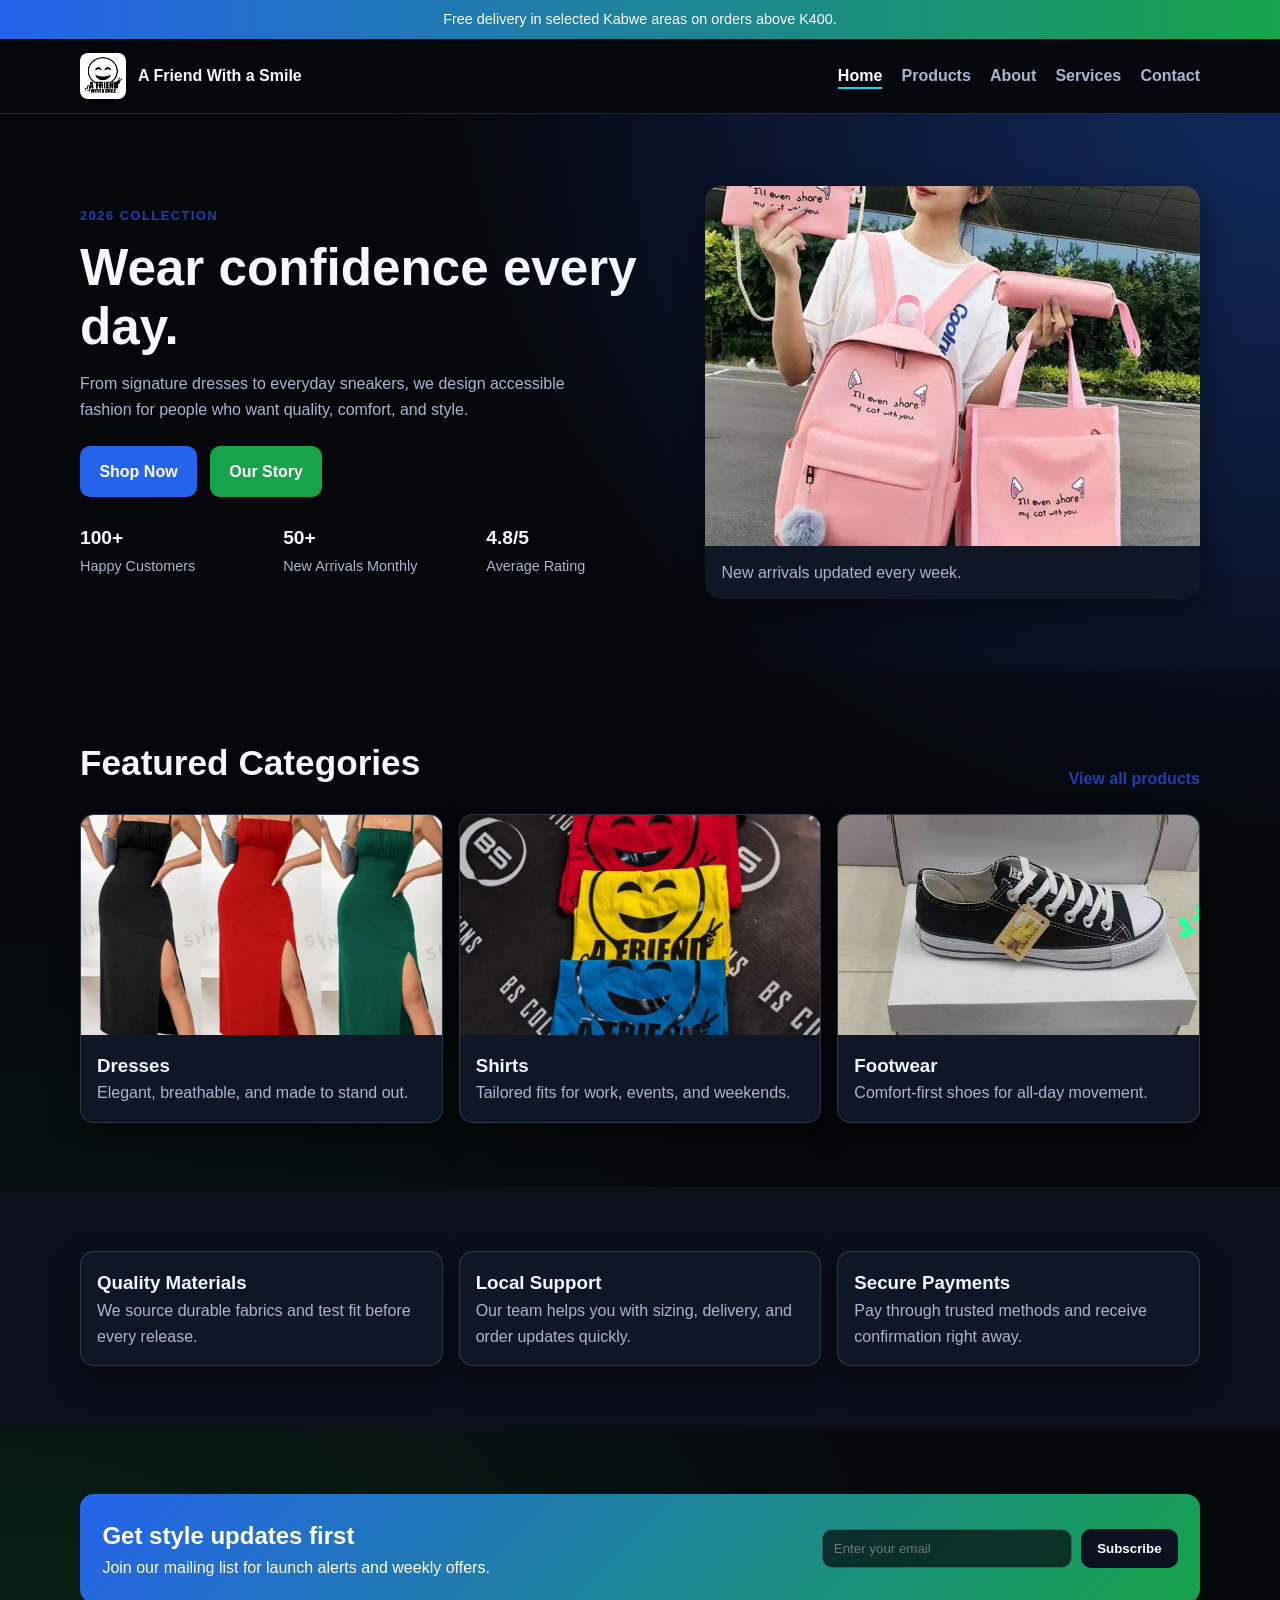
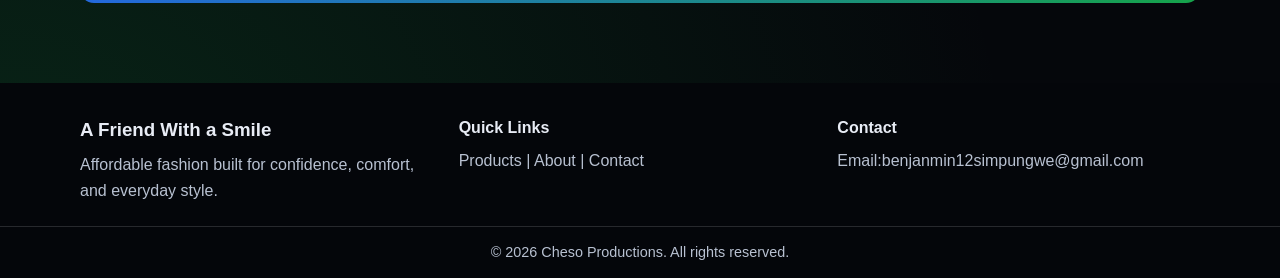
==== index.html @ beac5a7b "Add files via upload" ====
<!DOCTYPE html>
<html lang="en">
<head>
  <meta charset="UTF-8">
  <meta name="viewport" content="width=device-width, initial-scale=1.0">
  <title>A Friend With a Smile | Modern Clothing Brand</title>
  <meta name="description" content="Shop quality fashion essentials from A Friend With a Smile. Stylish, affordable, and made for everyday confidence.">
  <link rel="stylesheet" href="style.css">
</head>
<body>
  <div class="announcement">Free delivery in selected Kabwe areas on orders above K400.</div>

  <header>  
    <nav class="navbar container">
      <a class="logo" href="index.html" aria-label="A Friend With a Smile home">
        <img src="img/logo.jpg" alt="A Friend With a Smile logo">
        <span>A Friend With a Smile</span>
      </a>
      <button class="menu-toggle" id="menu-toggle" aria-label="Toggle menu">&#9776;</button>
      <ul class="nav-links" id="nav-links">
        <li><a href="index.html" class="active">Home</a></li>
        <li><a href="products.html">Products</a></li>
        <li><a href="about.html">About</a></li>
        <li><a href="services.html">Services</a></li>
        <li><a href="contact.html">Contact</a></li>
      </ul>
    </nav>
  </header>

  <main>
    <section class="hero">
      <div class="container hero-grid">
        <div>
          <p class="eyebrow">2026 COLLECTION</p>
          <h1>Wear confidence every day.</h1>
          <p class="hero-text">From signature dresses to everyday sneakers, we design accessible fashion for people who want quality, comfort, and style.</p>
          <div class="hero-actions">
            <a class="btn btn-primary" href="products.html">Shop Now</a>
            <a class="btn btn-secondary" href="about.html">Our Story</a>
          </div>
          <div class="stats">
            <div><strong>100+</strong><span>Happy Customers</span></div>
            <div><strong>50+</strong><span>New Arrivals Monthly</span></div>
            <div><strong>4.8/5</strong><span>Average Rating</span></div>
          </div>
        </div>
        <div class="hero-card">
          <img src="img/ladybags.jpg.jpg" alt="Featured bag collection">
          <p>New arrivals updated every week.</p>
        </div>
      </div>
    </section>

    <section class="section container">
      <div class="section-heading">
        <h2>Featured Categories</h2>
        <a href="products.html">View all products</a>
      </div>
      <div class="cards-3">
        <article class="feature-card">
          <img src="img/dress.jpg.jpg" alt="Women's dresses">
          <h3>Dresses</h3>
          <p>Elegant, breathable, and made to stand out.</p>
        </article>
        <article class="feature-card">
          <img src="img/shirts.jpg.jpg" alt="Casual shirts">
          <h3>Shirts</h3>
          <p>Tailored fits for work, events, and weekends.</p>
        </article>
        <article class="feature-card">
          <img src="img/shoes.jpg" alt="Sneakers and shoes">
          <h3>Footwear</h3>
          <p>Comfort-first shoes for all-day movement.</p>
        </article>
      </div>
    </section>

    <section class="section section-alt">
      <div class="container trust-grid">
        <article>
          <h3>Quality Materials</h3>
          <p>We source durable fabrics and test fit before every release.</p>
        </article>
        <article>
          <h3>Local Support</h3>
          <p>Our team helps you with sizing, delivery, and order updates quickly.</p>
        </article>
        <article>
          <h3>Secure Payments</h3>
          <p>Pay through trusted methods and receive confirmation right away.</p>
        </article>
      </div>
    </section>

    <section class="section container">
      <div class="newsletter">
        <div>
          <h2>Get style updates first</h2>
          <p>Join our mailing list for launch alerts and weekly offers.</p>
        </div>
        <form class="newsletter-form">
          <label class="sr-only" for="email">Email address</label>
          <input id="email" type="email" placeholder="Enter your email" required>
          <button type="submit">Subscribe</button>
        </form>
      </div>
    </section>
  </main>

  <footer class="footer">
    <div class="container footer-grid">
      <div>
        <h3>A Friend With a Smile</h3>
        <p>Affordable fashion built for confidence, comfort, and everyday style.</p>
      </div>
      <div>
        <h4>Quick Links</h4>
        <p><a href="products.html">Products</a> | <a href="about.html">About</a> | <a href="contact.html">Contact</a></p>
      </div>
      <div>
        <h4>Contact</h4>
        <p>Email:benjanmin12simpungwe@gmail.com </p>
      </div>
    </div>
    <p class="copyright">&copy; 2026 Cheso Productions. All rights reserved.</p>
  </footer>

  <script>
    const menuToggle = document.getElementById("menu-toggle");
    const navLinks = document.getElementById("nav-links");

    if (menuToggle && navLinks) {
      menuToggle.addEventListener("click", () => {
        navLinks.classList.toggle("show");
      });
    }
  </script>
</body>
</html>
---- style.css ----
:root {
  --bg: #05070b;
  --surface: #0f1727;
  --ink: #f4f7ff;
  --muted: #aab5d1;
  --brand: #2563eb;
  --brand-dark: #1e40af;
  --green: #16a34a;
  --green-dark: #15803d;
  --accent: #22d3ee;
  --border: rgba(255, 255, 255, 0.14);
  --shadow: 0 14px 30px rgba(0, 0, 0, 0.45);
}

* {
  margin: 0;
  padding: 0;
  box-sizing: border-box;
}

body {
  font-family: "Segoe UI", Tahoma, Geneva, Verdana, sans-serif;
  color: var(--ink);
  background:
    radial-gradient(circle at top right, rgba(37, 99, 235, 0.22), transparent 40%),
    radial-gradient(circle at bottom left, rgba(22, 163, 74, 0.2), transparent 45%),
    var(--bg);
  line-height: 1.6;
}

img {
  max-width: 100%;
  display: block;
}

a {
  color: inherit;
  text-decoration: none;
}

.container {
  width: min(1120px, 92%);
  margin: 0 auto;
}

.announcement {
  background: linear-gradient(90deg, var(--brand), var(--green));
  color: #fff;
  text-align: center;
  font-size: 0.9rem;
  padding: 0.5rem 1rem;
}

header {
  background: rgba(5, 7, 11, 0.9);
  backdrop-filter: blur(6px);
  border-bottom: 1px solid var(--border);
  position: sticky;
  top: 0;
  z-index: 10;
}

.navbar {
  min-height: 74px;
  display: flex;
  align-items: center;
  justify-content: space-between;
  gap: 1.2rem;
}

.logo {
  display: inline-flex;
  align-items: center;
  gap: 0.75rem;
  font-weight: 700;
}

.logo img {
  width: 46px;
  height: 46px;
  border-radius: 8px;
  object-fit: cover;
}

.nav-links {
  list-style: none;
  display: flex;
  gap: 1.2rem;
  align-items: center;
}

.nav-links a {
  font-weight: 600;
  color: var(--muted);
  border-bottom: 2px solid transparent;
  padding-bottom: 3px;
}

.nav-links a:hover,
.nav-links a.active {
  color: #fff;
  border-bottom-color: var(--accent);
}

.menu-toggle {
  display: none;
  border: 1px solid var(--border);
  background: var(--surface);
  color: var(--ink);
  border-radius: 8px;
  padding: 0.35rem 0.65rem;
  font-size: 1.35rem;
  cursor: pointer;
}

.hero {
  padding: 4.5rem 0;
  background: radial-gradient(circle at top right, rgba(37, 99, 235, 0.2), transparent 55%);
}

.hero-grid {
  display: grid;
  grid-template-columns: 1.2fr 1fr;
  gap: 2rem;
  align-items: center;
}

.eyebrow {
  letter-spacing: 0.12em;
  font-size: 0.8rem;
  color: var(--brand-dark);
  font-weight: 700;
}

.hero h1 {
  font-size: clamp(2rem, 5vw, 3.2rem);
  line-height: 1.15;
  margin: 0.8rem 0 0.9rem;
}

.hero-text {
  color: var(--muted);
  max-width: 58ch;
}

.hero-actions {
  margin-top: 1.5rem;
  display: flex;
  gap: 0.8rem;
  flex-wrap: wrap;
}

.btn {
  padding: 0.72rem 1.15rem;
  border-radius: 10px;
  font-weight: 700;
  border: 1px solid transparent;
}

.btn-primary {
  background: var(--brand);
  color: #fff;
}

.btn-primary:hover {
  background: var(--brand-dark);
}

.btn-secondary {
  border-color: var(--green);
  background: var(--green);
  color: #fff;
}

.btn-secondary:hover {
  background: var(--green-dark);
}

.product-tabs {
  display: flex;
  gap: 0.7rem;
  flex-wrap: wrap;
  margin-bottom: 1.4rem;
}

.product-tabs .btn {
  transition: transform 0.2s ease, box-shadow 0.2s ease, background 0.2s ease;
}

.product-tabs .btn:hover {
  transform: translateY(-2px);
  box-shadow: 0 10px 20px rgba(0, 0, 0, 0.35);
}

.product-tabs .btn:focus-visible {
  outline: 2px solid var(--accent);
  outline-offset: 2px;
}

.service-tabs {
  max-width: 520px;
}

.service-tabs .btn {
  padding: 0.48rem 0.85rem;
  font-size: 0.9rem;
}

.stats {
  margin-top: 1.6rem;
  display: grid;
  grid-template-columns: repeat(3, minmax(120px, 1fr));
  gap: 1rem;
}

.stats strong {
  display: block;
  font-size: 1.2rem;
}

.stats span {
  color: var(--muted);
  font-size: 0.9rem;
}

.hero-card {
  background: var(--surface);
  border-radius: 16px;
  overflow: hidden;
  box-shadow: var(--shadow);
}

.hero-card img {
  width: 100%;
  height: 360px;
  object-fit: cover;
}

.hero-card p {
  padding: 0.85rem 1rem;
  color: var(--muted);
}

.section {
  padding: 4rem 0;
}

.section-alt {
  background: #0a0f1a;
}

.section-heading {
  margin-bottom: 1.4rem;
  display: flex;
  justify-content: space-between;
  align-items: flex-end;
  flex-wrap: wrap;
  gap: 0.5rem;
}

.section-heading h1,
.section-heading h2 {
  font-size: clamp(1.6rem, 3.2vw, 2.2rem);
}

.section-heading a {
  color: var(--brand-dark);
  font-weight: 700;
}

.muted {
  color: var(--muted);
}

.cards-3 {
  display: grid;
  grid-template-columns: repeat(3, minmax(0, 1fr));
  gap: 1rem;
}

.feature-card,
.value-card,
.trust-grid article,
.contact-cards article,
.about-panel {
  background: var(--surface);
  border: 1px solid var(--border);
  border-radius: 14px;
  box-shadow: var(--shadow);
}

.feature-card {
  overflow: hidden;
}

.feature-card img {
  width: 100%;
  height: 220px;
  object-fit: cover;
}

.feature-card h3,
.feature-card p,
.value-card h3,
.value-card p,
.trust-grid article h3,
.trust-grid article p {
  padding-inline: 1rem;
}

.feature-card h3,
.value-card h3,
.trust-grid article h3 {
  padding-top: 1rem;
}

.feature-card p,
.value-card p,
.trust-grid article p {
  padding-bottom: 1rem;
  color: var(--muted);
}

.trust-grid {
  display: grid;
  grid-template-columns: repeat(3, minmax(0, 1fr));
  gap: 1rem;
}

.newsletter {
  background: linear-gradient(135deg, var(--brand), var(--green));
  color: #fff;
  border-radius: 14px;
  padding: 1.4rem;
  display: flex;
  justify-content: space-between;
  align-items: center;
  gap: 1rem;
  flex-wrap: wrap;
}

.newsletter-form {
  display: flex;
  gap: 0.6rem;
  flex-wrap: wrap;
}

.newsletter-form input {
  min-width: 250px;
  border-radius: 10px;
  border: 1px solid rgba(255, 255, 255, 0.22);
  background: rgba(5, 7, 11, 0.7);
  color: #fff;
  padding: 0.7rem;
}

.newsletter-form button {
  border: none;
  background: #0b1120;
  color: #fff;
  font-weight: 700;
  padding: 0.7rem 1rem;
  border-radius: 10px;
  cursor: pointer;
}

.product-grid {
  display: grid;
  grid-template-columns: repeat(4, minmax(0, 1fr));
  gap: 1rem;
}

.category-section + .category-section {
  margin-top: 2.25rem;
}

.product-item {
  background: var(--surface);
  border: 1px solid var(--border);
  border-radius: 14px;
  overflow: hidden;
  box-shadow: var(--shadow);
  position: relative;
}

.product-item img {
  width: 100%;
  height: 220px;
  object-fit: cover;
}

.image-placeholder {
  width: 100%;
  height: 220px;
  background: linear-gradient(135deg, rgba(11, 17, 32, 0.18), rgba(11, 17, 32, 0.38));
  border-bottom: 1px solid var(--border);
}

.product-item h3,
.product-item .price {
  padding-inline: 0.9rem;
}

.product-item h3 {
  margin: 0.9rem 0 0.35rem;
}

.product-item .price {
  color: var(--brand-dark);
  font-weight: 700;
  margin-bottom: 1rem;
}

.badge {
  position: absolute;
  left: 10px;
  top: 10px;
  background: var(--accent);
  color: #041217;
  font-weight: 700;
  border-radius: 100px;
  font-size: 0.75rem;
  padding: 0.2rem 0.65rem;
}

.about-panel {
  padding: 1.2rem;
  margin-bottom: 1rem;
}

.about-panel p {
  color: var(--muted);
  margin-top: 0.5rem;
}

.service-image-slot {
  background: var(--surface);
  border: 1px solid var(--border);
  border-radius: 14px;
  box-shadow: var(--shadow);
  padding: 1rem;
  margin-bottom: 1rem;
}

.service-image-slot h2 {
  margin-bottom: 0.7rem;
}

.service-image-slot img {
  width: 100%;
  height: min(360px, 50vw);
  min-height: 200px;
  object-fit: cover;
  border-radius: 10px;
  border: 1px dashed var(--border);
  background: #0b1220;
}

.service-image-slot p {
  margin-top: 0.7rem;
}

.values {
  margin-top: 1rem;
}

.contact-layout {
  display: grid;
  grid-template-columns: 1fr 1.3fr;
  gap: 1rem;
  align-items: start;
}

.contact-cards {
  display: grid;
  gap: 0.8rem;
}

.contact-cards article {
  padding: 1rem;
}

.contact-cards h3 {
  margin-bottom: 0.35rem;
}

.contact-cards p {
  color: var(--muted);
}

.contact-form {
  background: var(--surface);
  border: 1px solid var(--border);
  border-radius: 14px;
  box-shadow: var(--shadow);
  padding: 1.1rem;
  display: grid;
  gap: 0.55rem;
}

.contact-form label {
  font-size: 0.9rem;
  font-weight: 600;
}

.contact-form input,
.contact-form textarea {
  border: 1px solid var(--border);
  background: #0b1220;
  color: #fff;
  border-radius: 8px;
  padding: 0.68rem;
  font: inherit;
}

.contact-form button {
  margin-top: 0.4rem;
  border: none;
  border-radius: 10px;
  padding: 0.7rem;
  background: var(--green);
  color: #fff;
  font-weight: 700;
  cursor: pointer;
}

.footer {
  margin-top: 1rem;
  background: #04060a;
  color: #e8ecf5;
  padding-top: 2rem;
}

.footer-grid {
  display: grid;
  grid-template-columns: repeat(3, minmax(0, 1fr));
  gap: 1rem;
}

.footer h3,
.footer h4 {
  margin-bottom: 0.45rem;
}

.footer p,
.footer a {
  color: #b8c1d1;
}

.social-links {
  display: flex;
  justify-content: center;
  gap: 1rem;
  padding-top: 1.2rem;
}

.social-links a {
  border: 1px solid rgba(255, 255, 255, 0.22);
  border-radius: 999px;
  width: 42px;
  height: 42px;
  display: inline-flex;
  align-items: center;
  justify-content: center;
  transition: background 0.2s ease, color 0.2s ease;
}

.social-links svg {
  width: 20px;
  height: 20px;
  fill: currentColor;
}

.social-links a:hover {
  background: #e8ecf5;
  color: #10131a;
}

.back-to-top {
  position: fixed;
  right: 1rem;
  bottom: 1rem;
  width: 46px;
  height: 46px;
  border: none;
  border-radius: 999px;
  background: var(--brand);
  color: #fff;
  font-size: 1.3rem;
  line-height: 1;
  cursor: pointer;
  box-shadow: var(--shadow);
  opacity: 0;
  transform: translateY(8px);
  pointer-events: none;
  transition: opacity 0.2s ease, transform 0.2s ease, background 0.2s ease;
  z-index: 30;
}

.back-to-top:hover {
  background: var(--brand-dark);
}

.back-to-top.show {
  opacity: 1;
  transform: translateY(0);
  pointer-events: auto;
}

.copyright {
  text-align: center;
  font-size: 0.9rem;
  border-top: 1px solid rgba(255, 255, 255, 0.14);
  margin-top: 1.4rem;
  padding: 0.9rem;
}

.sr-only {
  position: absolute;
  width: 1px;
  height: 1px;
  padding: 0;
  margin: -1px;
  overflow: hidden;
  clip: rect(0, 0, 0, 0);
  border: 0;
}

@media (max-width: 980px) {
  .hero-grid,
  .contact-layout {
    grid-template-columns: 1fr;
  }

  .product-grid {
    grid-template-columns: repeat(2, minmax(0, 1fr));
  }

  .cards-3,
  .trust-grid,
  .footer-grid {
    grid-template-columns: 1fr;
  }
}

@media (max-width: 760px) {
  .menu-toggle {
    display: block;
  }

  .nav-links {
    display: none;
    position: absolute;
    top: 74px;
    right: 4%;
    width: min(280px, 92%);
    background: var(--surface);
    border: 1px solid var(--border);
    border-radius: 12px;
    box-shadow: var(--shadow);
    padding: 0.8rem;
    flex-direction: column;
    align-items: flex-start;
  }

  .nav-links.show {
    display: flex;
  }

  .stats {
    grid-template-columns: 1fr;
  }

  .product-grid {
    grid-template-columns: 1fr;
  }

  .product-tabs {
    display: grid;
    grid-template-columns: repeat(2, minmax(0, 1fr));
    gap: 0.6rem;
  }

  .product-tabs .btn {
    width: 100%;
    text-align: center;
    padding: 0.45rem 0.6rem;
    font-size: 0.85rem;
  }

  .service-tabs {
    grid-template-columns: repeat(2, minmax(0, 1fr));
    max-width: 100%;
  }

  .newsletter-form input {
    min-width: 100%;
  }

  .back-to-top {
    right: 0.8rem;
    bottom: 0.8rem;
  }
}
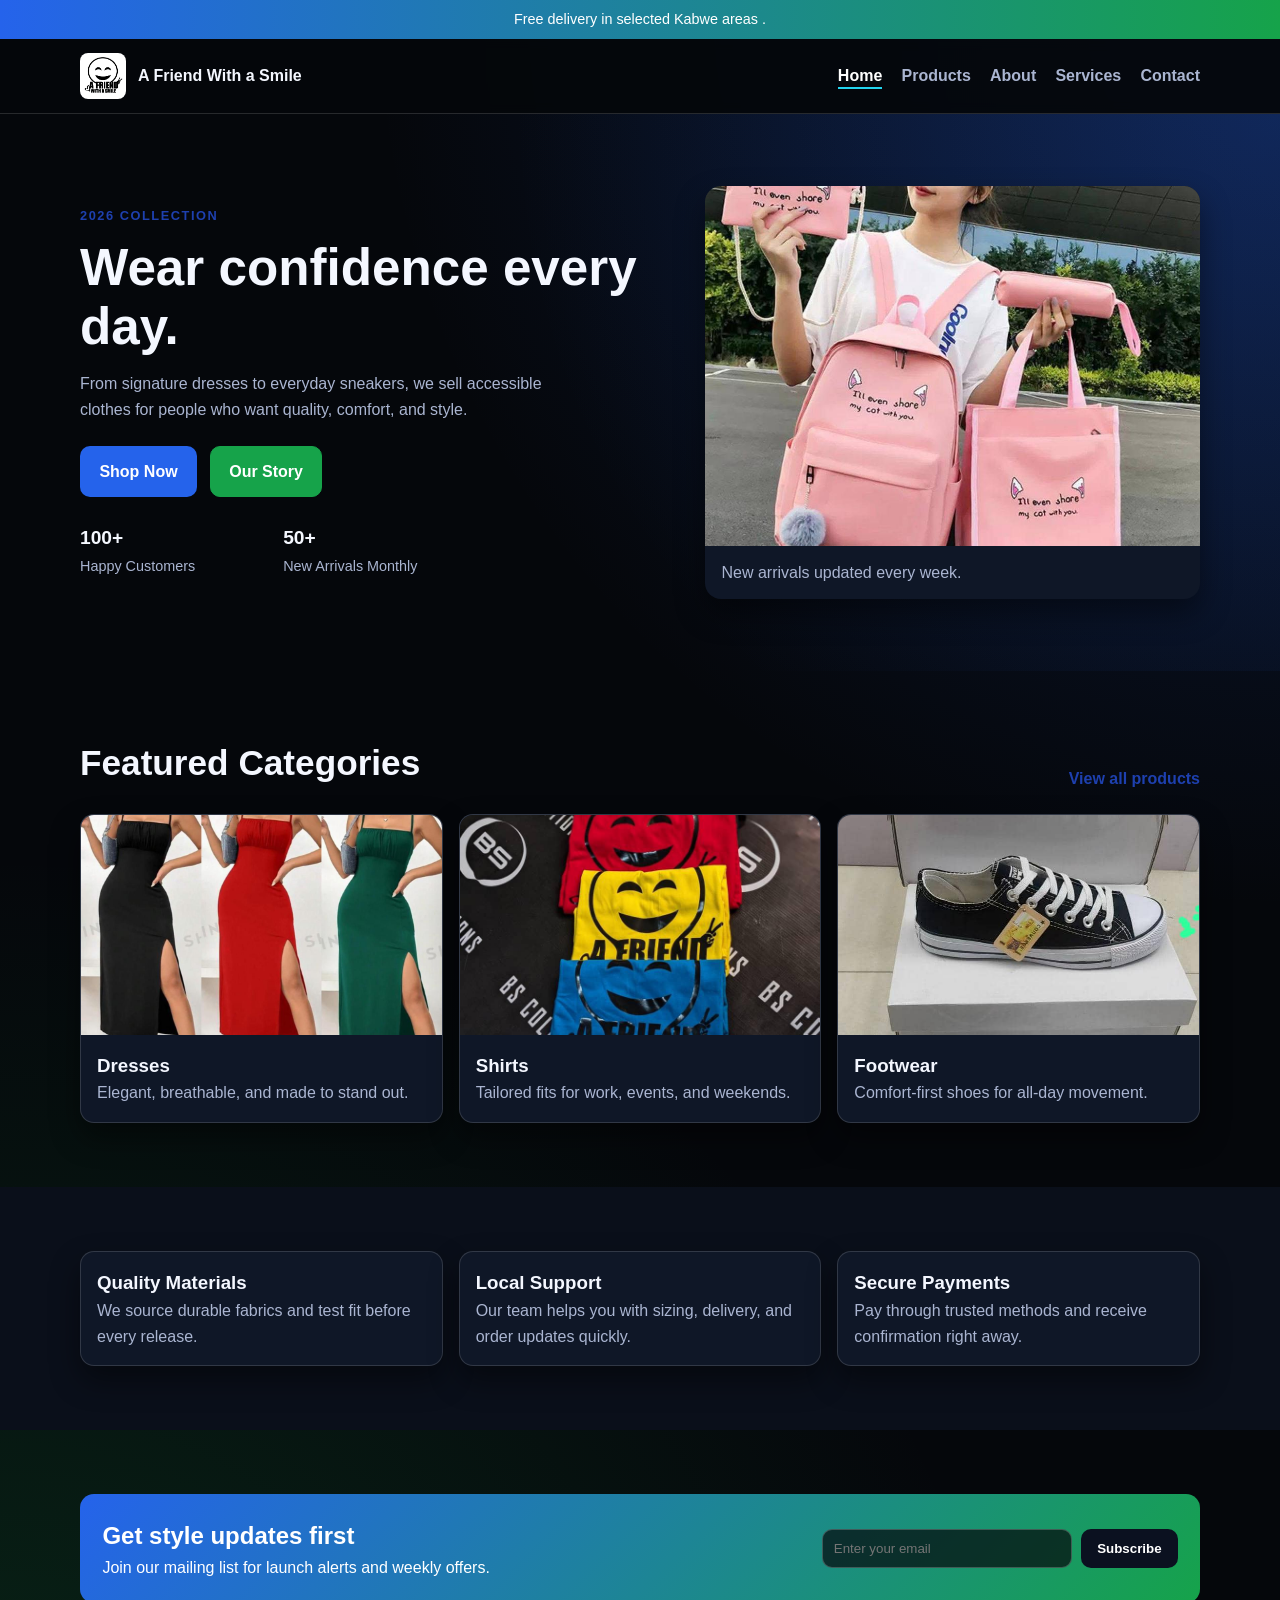
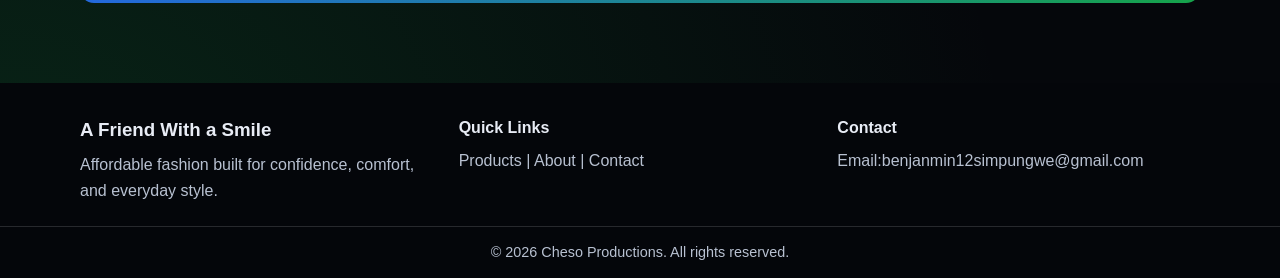
==== commit 29b0fa45: "Revise announcement and hero text in index.html Updated announcement message and modified hero text " ====
--- a/index.html
+++ b/index.html
@@ -8,7 +8,7 @@
   <link rel="stylesheet" href="style.css">
 </head>
 <body>
-  <div class="announcement">Free delivery in selected Kabwe areas on orders above K400.</div>
+  <div class="announcement">Free delivery in selected Kabwe areas .</div>
 
   <header>  
     <nav class="navbar container">
@@ -33,7 +33,7 @@
         <div>
           <p class="eyebrow">2026 COLLECTION</p>
           <h1>Wear confidence every day.</h1>
-          <p class="hero-text">From signature dresses to everyday sneakers, we design accessible fashion for people who want quality, comfort, and style.</p>
+          <p class="hero-text">From signature dresses to everyday sneakers, we sell accessible clothes for people who want quality, comfort, and style.</p>
           <div class="hero-actions">
             <a class="btn btn-primary" href="products.html">Shop Now</a>
             <a class="btn btn-secondary" href="about.html">Our Story</a>
@@ -41,7 +41,7 @@
           <div class="stats">
             <div><strong>100+</strong><span>Happy Customers</span></div>
             <div><strong>50+</strong><span>New Arrivals Monthly</span></div>
-            <div><strong>4.8/5</strong><span>Average Rating</span></div>
+      
           </div>
         </div>
         <div class="hero-card">
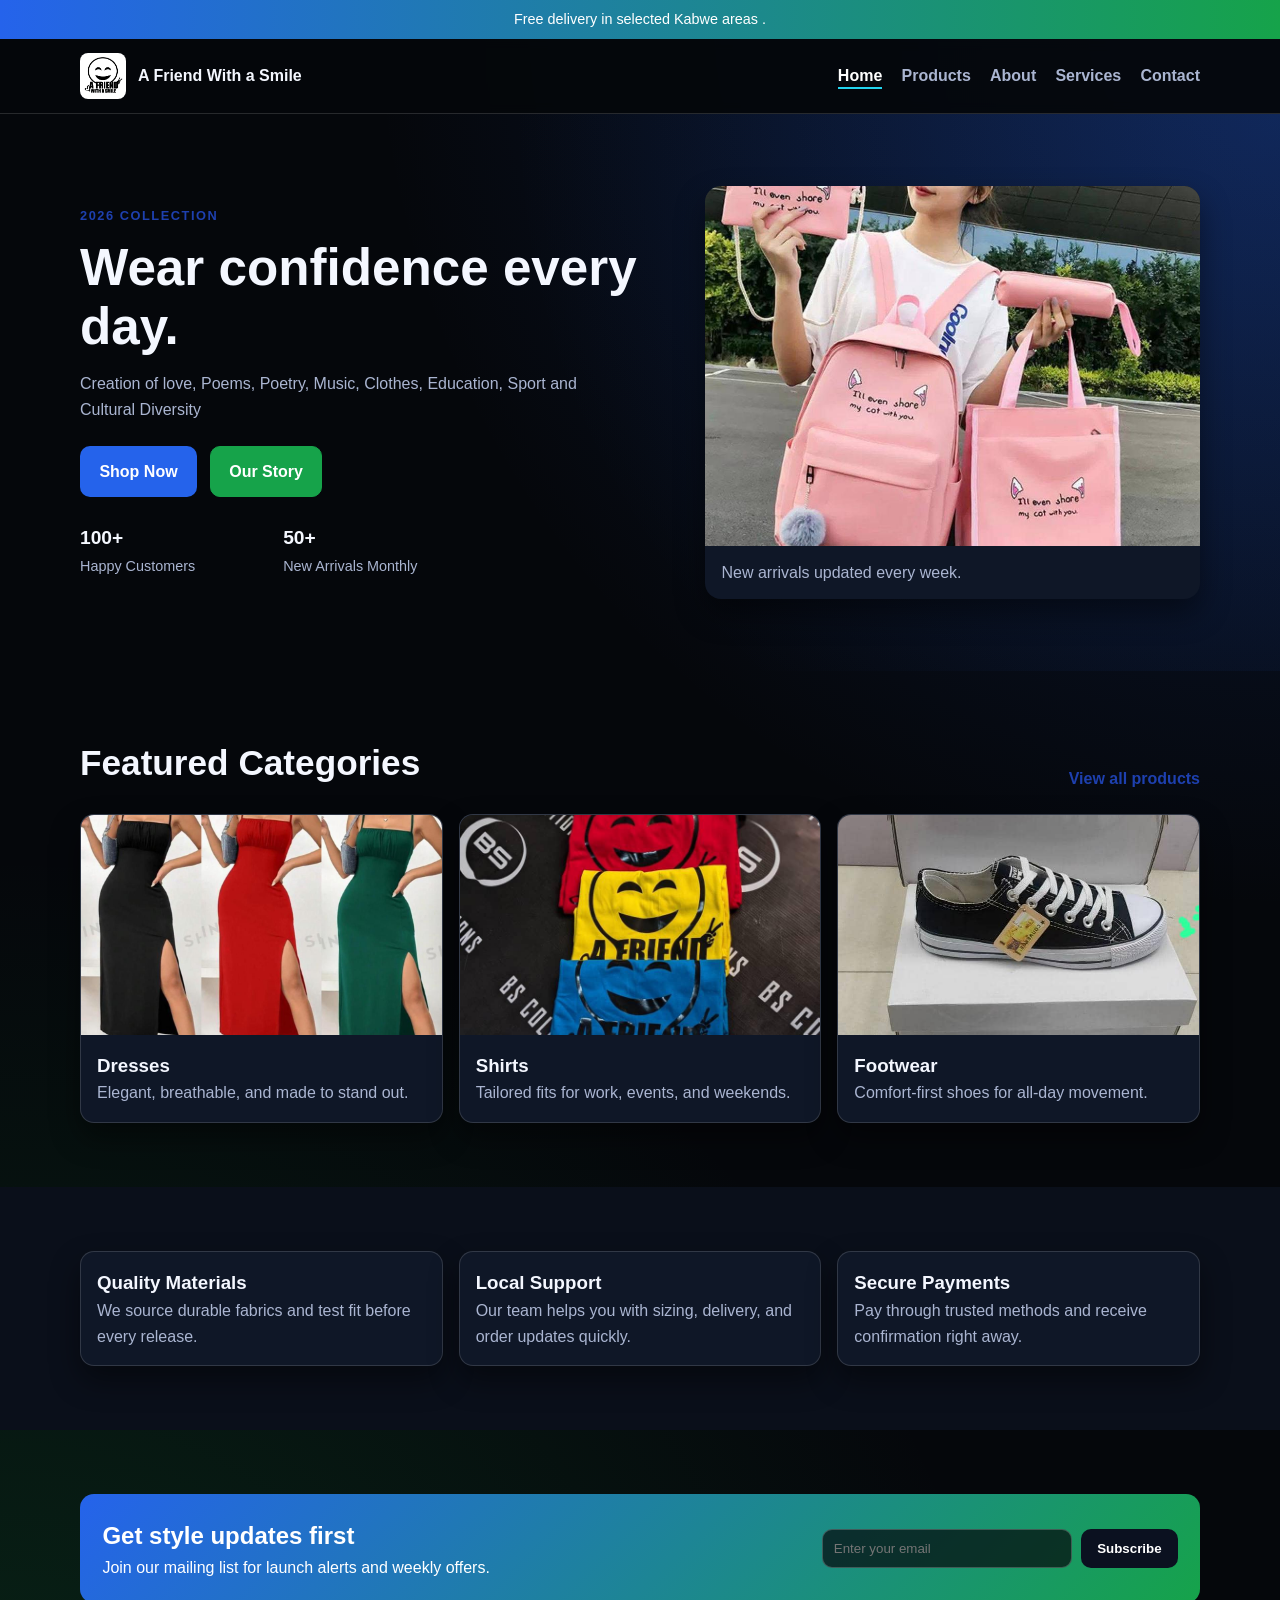
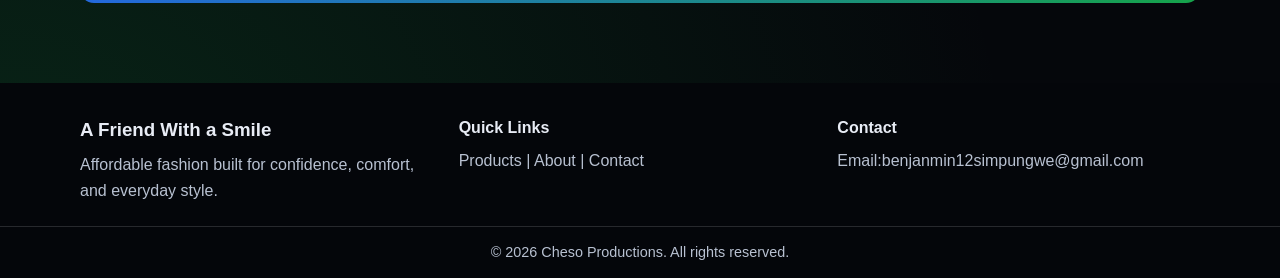
==== commit 525f1864: "Update hero text in index.html" ====
--- a/index.html
+++ b/index.html
@@ -33,7 +33,7 @@
         <div>
           <p class="eyebrow">2026 COLLECTION</p>
           <h1>Wear confidence every day.</h1>
-          <p class="hero-text">From signature dresses to everyday sneakers, we sell accessible clothes for people who want quality, comfort, and style.</p>
+          <p class="hero-text"> Creation of love, Poems, Poetry, Music, Clothes, Education, Sport and Cultural Diversity </p>
           <div class="hero-actions">
             <a class="btn btn-primary" href="products.html">Shop Now</a>
             <a class="btn btn-secondary" href="about.html">Our Story</a>
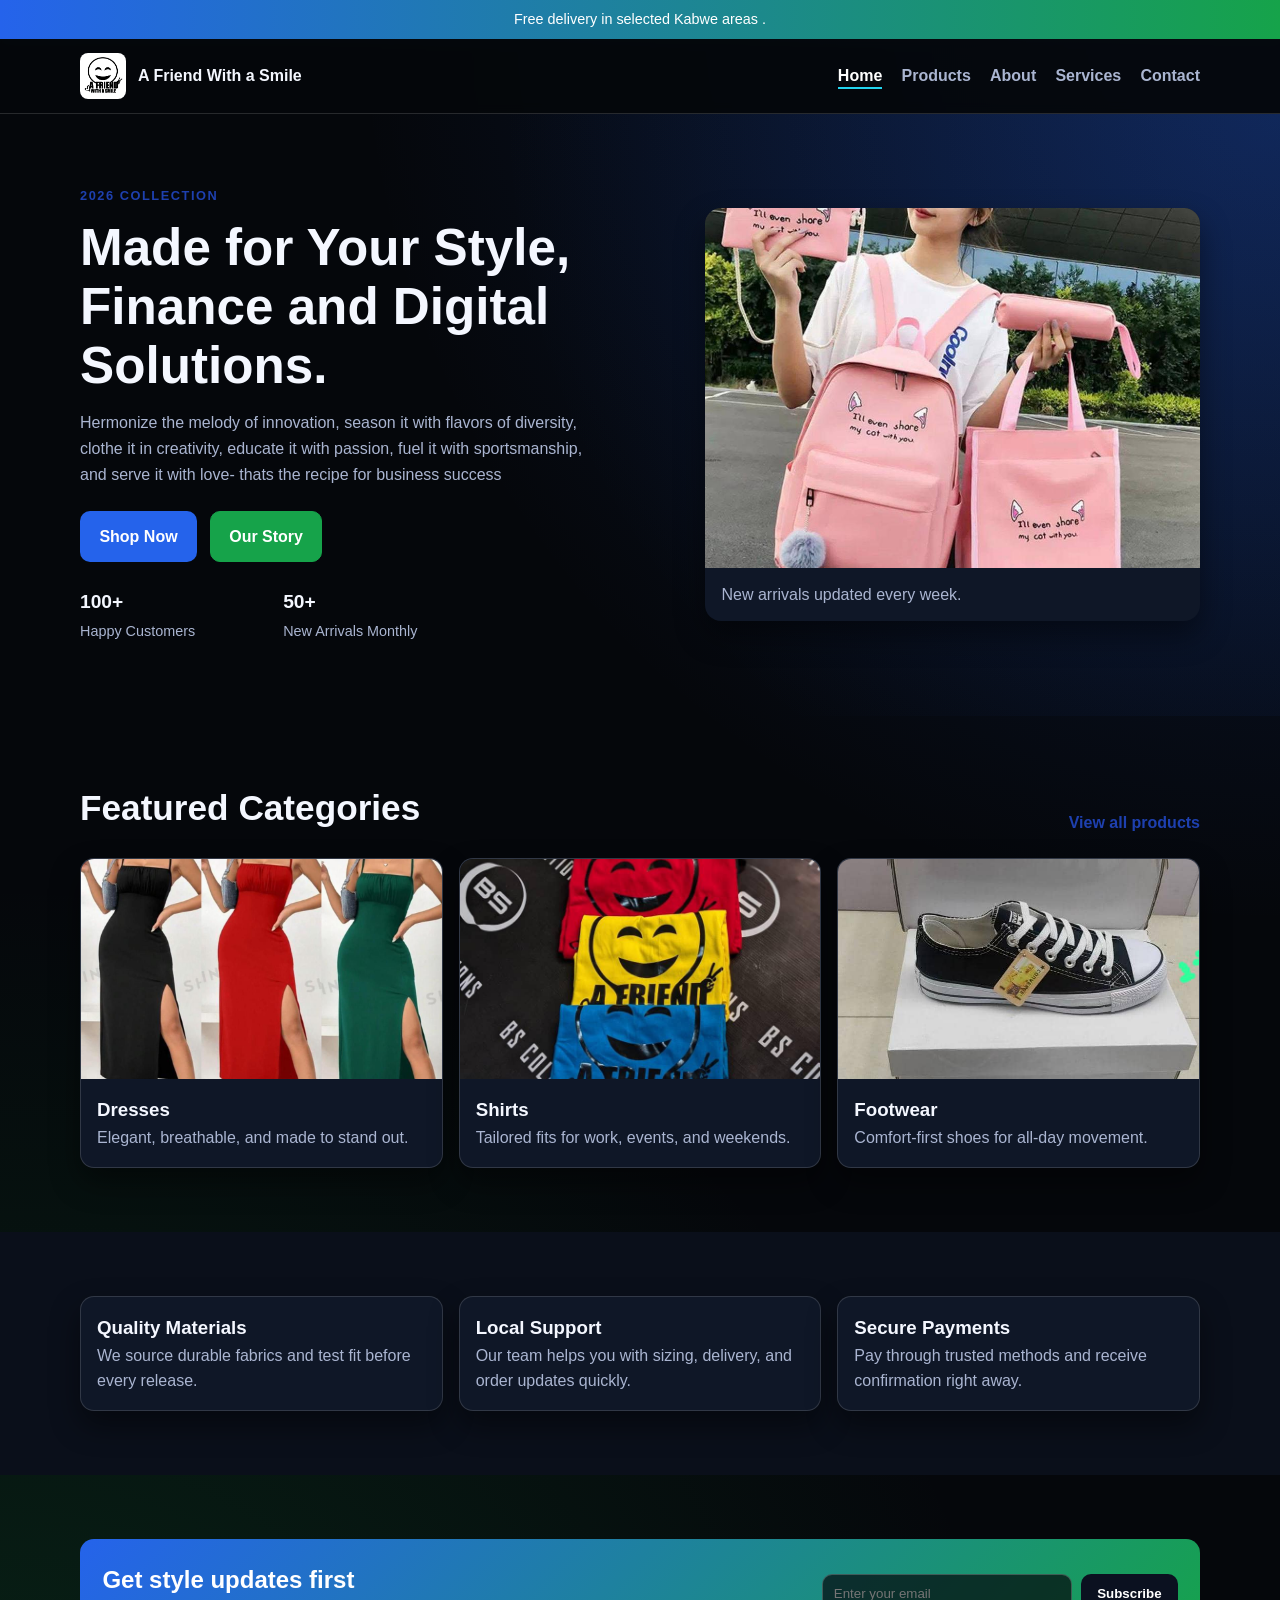
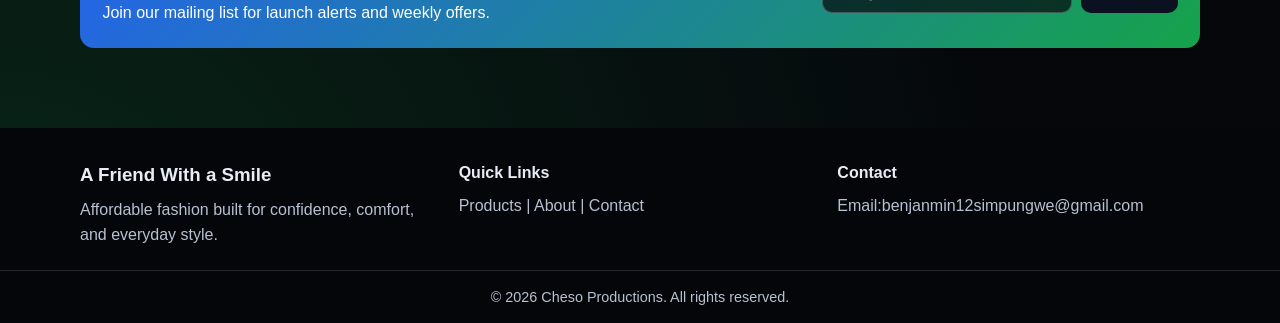
==== commit 66eadadc: "Update index.html" ====
--- a/index.html
+++ b/index.html
@@ -3,7 +3,7 @@
 <head>
   <meta charset="UTF-8">
   <meta name="viewport" content="width=device-width, initial-scale=1.0">
-  <title>A Friend With a Smile | Modern Clothing Brand</title>
+  <title>A Friend With a Smile | Where Fashion meets Finance and Innovation</title>
   <meta name="description" content="Shop quality fashion essentials from A Friend With a Smile. Stylish, affordable, and made for everyday confidence.">
   <link rel="stylesheet" href="style.css">
 </head>
@@ -32,8 +32,8 @@
       <div class="container hero-grid">
         <div>
           <p class="eyebrow">2026 COLLECTION</p>
-          <h1>Wear confidence every day.</h1>
-          <p class="hero-text"> Creation of love, Poems, Poetry, Music, Clothes, Education, Sport and Cultural Diversity </p>
+          <h1>Made for Your Style, Finance and Digital Solutions.</h1>
+          <p class="hero-text"> Hermonize the melody of innovation, season it with flavors of diversity, clothe it in creativity, educate it with passion, fuel it with sportsmanship, and serve it with love- thats the recipe for business success </p>
           <div class="hero-actions">
             <a class="btn btn-primary" href="products.html">Shop Now</a>
             <a class="btn btn-secondary" href="about.html">Our Story</a>
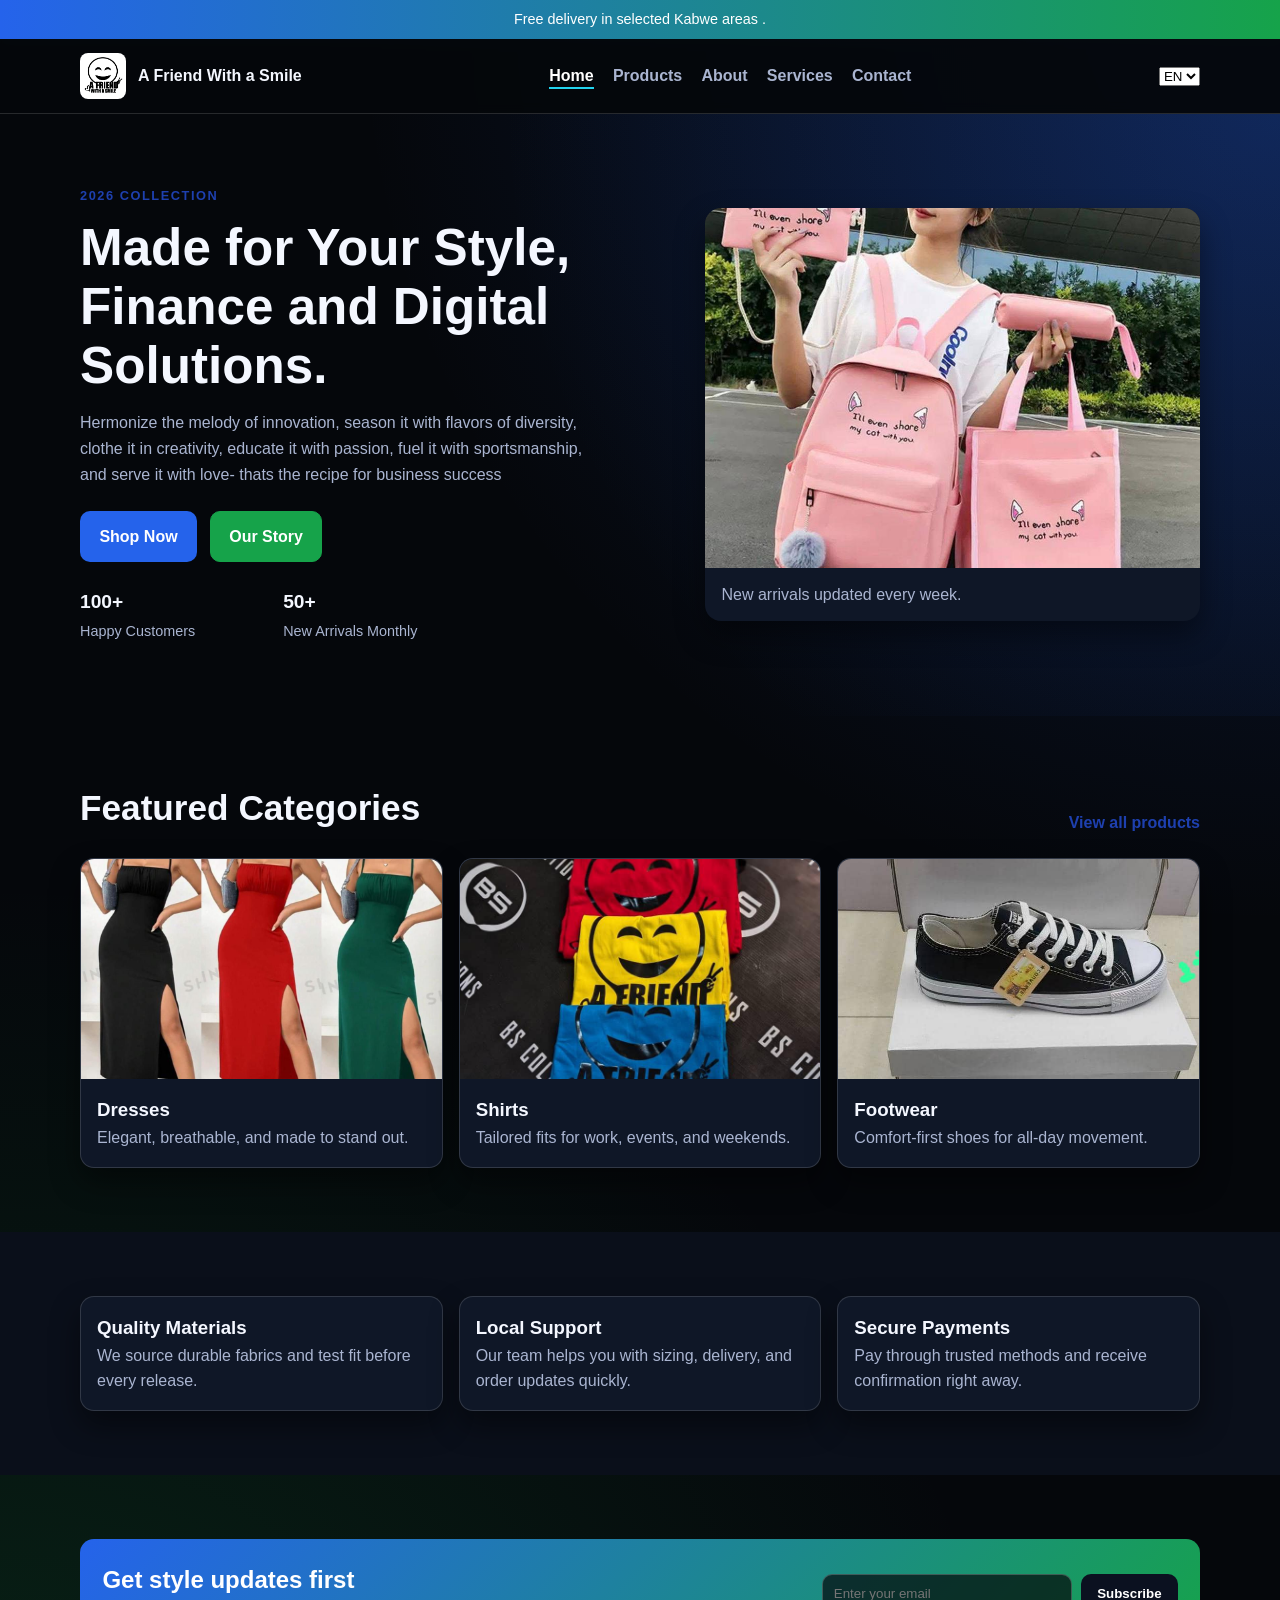
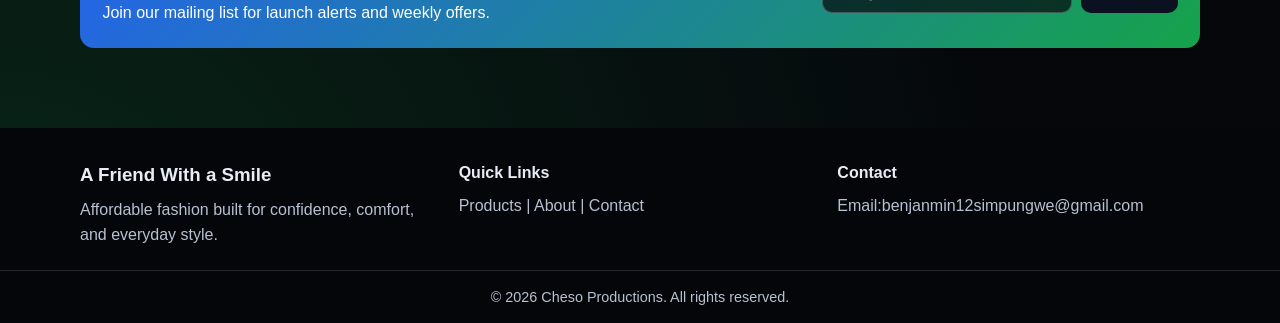
==== commit d0a9fbdb: "Added homepage feature section" ====
--- a/index.html
+++ b/index.html
@@ -3,12 +3,12 @@
 <head>
   <meta charset="UTF-8">
   <meta name="viewport" content="width=device-width, initial-scale=1.0">
-  <title>A Friend With a Smile | Where Fashion meets Finance and Innovation</title>
-  <meta name="description" content="Shop quality fashion essentials from A Friend With a Smile. Stylish, affordable, and made for everyday confidence.">
+  <title>A Friend With a Smiley | Where Fashion meets Finance and Innovation</title>
+  <meta id="meta-description" name="description" content="Shop quality fashion essentials from A Friend With a Smile. Stylish, affordable, and made for everyday confidence.">
   <link rel="stylesheet" href="style.css">
 </head>
 <body>
-  <div class="announcement">Free delivery in selected Kabwe areas .</div>
+  <div class="announcement" data-i18n="announcement">Free delivery in selected Kabwe areas .</div>
 
   <header>  
     <nav class="navbar container">
@@ -18,12 +18,17 @@
       </a>
       <button class="menu-toggle" id="menu-toggle" aria-label="Toggle menu">&#9776;</button>
       <ul class="nav-links" id="nav-links">
-        <li><a href="index.html" class="active">Home</a></li>
-        <li><a href="products.html">Products</a></li>
-        <li><a href="about.html">About</a></li>
-        <li><a href="services.html">Services</a></li>
-        <li><a href="contact.html">Contact</a></li>
+        <li><a href="index.html" class="active" data-i18n="navHome">Home</a></li>
+        <li><a href="products.html" data-i18n="navProducts">Products</a></li>
+        <li><a href="about.html" data-i18n="navAbout">About</a></li>
+        <li><a href="services.html" data-i18n="navServices">Services</a></li>
+        <li><a href="contact.html" data-i18n="navContact">Contact</a></li>
       </ul>
+      <select id="language-select" aria-label="Language selector">
+        <option value="en">EN</option>
+        <option value="es">ES</option>
+        <option value="fr">FR</option>
+      </select>
     </nav>
   </header>
 
@@ -31,46 +36,46 @@
     <section class="hero">
       <div class="container hero-grid">
         <div>
-          <p class="eyebrow">2026 COLLECTION</p>
-          <h1>Made for Your Style, Finance and Digital Solutions.</h1>
-          <p class="hero-text"> Hermonize the melody of innovation, season it with flavors of diversity, clothe it in creativity, educate it with passion, fuel it with sportsmanship, and serve it with love- thats the recipe for business success </p>
+          <p class="eyebrow" data-i18n="eyebrow">2026 COLLECTION</p>
+          <h1 data-i18n="heroTitle">Made for Your Style, Finance and Digital Solutions.</h1>
+          <p class="hero-text" data-i18n="heroText"> Hermonize the melody of innovation, season it with flavors of diversity, clothe it in creativity, educate it with passion, fuel it with sportsmanship, and serve it with love- thats the recipe for business success </p>
           <div class="hero-actions">
-            <a class="btn btn-primary" href="products.html">Shop Now</a>
-            <a class="btn btn-secondary" href="about.html">Our Story</a>
+            <a class="btn btn-primary" href="products.html" data-i18n="shopNow">Shop Now</a>
+            <a class="btn btn-secondary" href="about.html" data-i18n="ourStory">Our Story</a>
           </div>
           <div class="stats">
-            <div><strong>100+</strong><span>Happy Customers</span></div>
-            <div><strong>50+</strong><span>New Arrivals Monthly</span></div>
+            <div><strong>100+</strong><span data-i18n="statCustomers">Happy Customers</span></div>
+            <div><strong>50+</strong><span data-i18n="statArrivals">New Arrivals Monthly</span></div>
       
           </div>
         </div>
         <div class="hero-card">
           <img src="img/ladybags.jpg.jpg" alt="Featured bag collection">
-          <p>New arrivals updated every week.</p>
+          <p data-i18n="heroCardText">New arrivals updated every week.</p>
         </div>
       </div>
     </section>
 
     <section class="section container">
       <div class="section-heading">
-        <h2>Featured Categories</h2>
-        <a href="products.html">View all products</a>
+        <h2 data-i18n="featuredCategories">Featured Categories</h2>
+        <a href="products.html" data-i18n="viewAllProducts">View all products</a>
       </div>
       <div class="cards-3">
         <article class="feature-card">
           <img src="img/dress.jpg.jpg" alt="Women's dresses">
-          <h3>Dresses</h3>
-          <p>Elegant, breathable, and made to stand out.</p>
+          <h3 data-i18n="dresses">Dresses</h3>
+          <p data-i18n="dressesText">Elegant, breathable, and made to stand out.</p>
         </article>
         <article class="feature-card">
           <img src="img/shirts.jpg.jpg" alt="Casual shirts">
-          <h3>Shirts</h3>
-          <p>Tailored fits for work, events, and weekends.</p>
+          <h3 data-i18n="shirts">Shirts</h3>
+          <p data-i18n="shirtsText">Tailored fits for work, events, and weekends.</p>
         </article>
         <article class="feature-card">
           <img src="img/shoes.jpg" alt="Sneakers and shoes">
-          <h3>Footwear</h3>
-          <p>Comfort-first shoes for all-day movement.</p>
+          <h3 data-i18n="footwear">Footwear</h3>
+          <p data-i18n="footwearText">Comfort-first shoes for all-day movement.</p>
         </article>
       </div>
     </section>
@@ -78,16 +83,16 @@
     <section class="section section-alt">
       <div class="container trust-grid">
         <article>
-          <h3>Quality Materials</h3>
-          <p>We source durable fabrics and test fit before every release.</p>
+          <h3 data-i18n="qualityMaterials">Quality Materials</h3>
+          <p data-i18n="qualityMaterialsText">We source durable fabrics and test fit before every release.</p>
         </article>
         <article>
-          <h3>Local Support</h3>
-          <p>Our team helps you with sizing, delivery, and order updates quickly.</p>
+          <h3 data-i18n="localSupport">Local Support</h3>
+          <p data-i18n="localSupportText">Our team helps you with sizing, delivery, and order updates quickly.</p>
         </article>
         <article>
-          <h3>Secure Payments</h3>
-          <p>Pay through trusted methods and receive confirmation right away.</p>
+          <h3 data-i18n="securePayments">Secure Payments</h3>
+          <p data-i18n="securePaymentsText">Pay through trusted methods and receive confirmation right away.</p>
         </article>
       </div>
     </section>
@@ -95,13 +100,13 @@
     <section class="section container">
       <div class="newsletter">
         <div>
-          <h2>Get style updates first</h2>
-          <p>Join our mailing list for launch alerts and weekly offers.</p>
+          <h2 data-i18n="newsletterTitle">Get style updates first</h2>
+          <p data-i18n="newsletterText">Join our mailing list for launch alerts and weekly offers.</p>
         </div>
         <form class="newsletter-form">
-          <label class="sr-only" for="email">Email address</label>
-          <input id="email" type="email" placeholder="Enter your email" required>
-          <button type="submit">Subscribe</button>
+          <label class="sr-only" for="email" data-i18n="emailAddress">Email address</label>
+          <input id="email" type="email" placeholder="Enter your email" data-i18n-placeholder="emailPlaceholder" required>
+          <button type="submit" data-i18n="subscribe">Subscribe</button>
         </form>
       </div>
     </section>
@@ -111,14 +116,14 @@
     <div class="container footer-grid">
       <div>
         <h3>A Friend With a Smile</h3>
-        <p>Affordable fashion built for confidence, comfort, and everyday style.</p>
+        <p data-i18n="footerText">Affordable fashion built for confidence, comfort, and everyday style.</p>
       </div>
       <div>
-        <h4>Quick Links</h4>
-        <p><a href="products.html">Products</a> | <a href="about.html">About</a> | <a href="contact.html">Contact</a></p>
+        <h4 data-i18n="quickLinks">Quick Links</h4>
+        <p><a href="products.html" data-i18n="navProducts">Products</a> | <a href="about.html" data-i18n="navAbout">About</a> | <a href="contact.html" data-i18n="navContact">Contact</a></p>
       </div>
       <div>
-        <h4>Contact</h4>
+        <h4 data-i18n="navContact">Contact</h4>
         <p>Email:benjanmin12simpungwe@gmail.com </p>
       </div>
     </div>
@@ -128,12 +133,172 @@
   <script>
     const menuToggle = document.getElementById("menu-toggle");
     const navLinks = document.getElementById("nav-links");
+    const languageSelect = document.getElementById("language-select");
+    const metaDescription = document.getElementById("meta-description");
+
+    const translations = {
+      en: {
+        pageTitle: "A Friend With a Smiley | Where Fashion meets Finance and Innovation",
+        metaDescription: "Shop quality fashion essentials from A Friend With a Smile. Stylish, affordable, and made for everyday confidence.",
+        announcement: "Free delivery in selected Kabwe areas .",
+        navHome: "Home",
+        navProducts: "Products",
+        navAbout: "About",
+        navServices: "Services",
+        navContact: "Contact",
+        eyebrow: "2026 COLLECTION",
+        heroTitle: "Made for Your Style, Finance and Digital Solutions.",
+        heroText: "Hermonize the melody of innovation, season it with flavors of diversity, clothe it in creativity, educate it with passion, fuel it with sportsmanship, and serve it with love- thats the recipe for business success",
+        shopNow: "Shop Now",
+        ourStory: "Our Story",
+        statCustomers: "Happy Customers",
+        statArrivals: "New Arrivals Monthly",
+        heroCardText: "New arrivals updated every week.",
+        featuredCategories: "Featured Categories",
+        viewAllProducts: "View all products",
+        dresses: "Dresses",
+        dressesText: "Elegant, breathable, and made to stand out.",
+        shirts: "Shirts",
+        shirtsText: "Tailored fits for work, events, and weekends.",
+        footwear: "Footwear",
+        footwearText: "Comfort-first shoes for all-day movement.",
+        qualityMaterials: "Quality Materials",
+        qualityMaterialsText: "We source durable fabrics and test fit before every release.",
+        localSupport: "Local Support",
+        localSupportText: "Our team helps you with sizing, delivery, and order updates quickly.",
+        securePayments: "Secure Payments",
+        securePaymentsText: "Pay through trusted methods and receive confirmation right away.",
+        newsletterTitle: "Get style updates first",
+        newsletterText: "Join our mailing list for launch alerts and weekly offers.",
+        emailAddress: "Email address",
+        emailPlaceholder: "Enter your email",
+        subscribe: "Subscribe",
+        footerText: "Affordable fashion built for confidence, comfort, and everyday style.",
+        quickLinks: "Quick Links"
+      },
+      es: {
+        pageTitle: "A Friend With a Smiley | Donde la moda se une con las finanzas y la innovacion",
+        metaDescription: "Compra moda de calidad en A Friend With a Smile. Estilo, precio accesible y confianza para cada dia.",
+        announcement: "Entrega gratuita en zonas seleccionadas de Kabwe.",
+        navHome: "Inicio",
+        navProducts: "Productos",
+        navAbout: "Nosotros",
+        navServices: "Servicios",
+        navContact: "Contacto",
+        eyebrow: "COLECCION 2026",
+        heroTitle: "Hecho para tu estilo, finanzas y soluciones digitales.",
+        heroText: "Armoniza la melodia de la innovacion, sazona con diversidad, vistela con creatividad, educala con pasion, impulsa con deporte y sirvela con amor: esa es la receta del exito empresarial.",
+        shopNow: "Comprar ahora",
+        ourStory: "Nuestra historia",
+        statCustomers: "Clientes felices",
+        statArrivals: "Nuevos productos cada mes",
+        heroCardText: "Nuevos productos cada semana.",
+        featuredCategories: "Categorias destacadas",
+        viewAllProducts: "Ver todos los productos",
+        dresses: "Vestidos",
+        dressesText: "Elegantes, frescos y hechos para destacar.",
+        shirts: "Camisas",
+        shirtsText: "Cortes a medida para trabajo, eventos y fines de semana.",
+        footwear: "Calzado",
+        footwearText: "Comodidad primero para moverte todo el dia.",
+        qualityMaterials: "Materiales de calidad",
+        qualityMaterialsText: "Usamos telas duraderas y probamos el ajuste antes de cada lanzamiento.",
+        localSupport: "Soporte local",
+        localSupportText: "Nuestro equipo te ayuda rapido con tallas, entrega y actualizaciones de pedidos.",
+        securePayments: "Pagos seguros",
+        securePaymentsText: "Paga con metodos confiables y recibe confirmacion al instante.",
+        newsletterTitle: "Recibe primero las novedades",
+        newsletterText: "Unete a nuestra lista para lanzamientos y ofertas semanales.",
+        emailAddress: "Correo electronico",
+        emailPlaceholder: "Ingresa tu correo",
+        subscribe: "Suscribirse",
+        footerText: "Moda accesible creada para confianza, comodidad y estilo diario.",
+        quickLinks: "Enlaces rapidos"
+      },
+      fr: {
+        pageTitle: "A Friend With a Smiley | Ou la mode rencontre la finance et l innovation",
+        metaDescription: "Achetez des essentiels de mode de qualite chez A Friend With a Smile. Elegants, abordables et faits pour la confiance au quotidien.",
+        announcement: "Livraison gratuite dans certaines zones de Kabwe.",
+        navHome: "Accueil",
+        navProducts: "Produits",
+        navAbout: "A propos",
+        navServices: "Services",
+        navContact: "Contact",
+        eyebrow: "COLLECTION 2026",
+        heroTitle: "Concu pour votre style, la finance et les solutions numeriques.",
+        heroText: "Harmonisez la melodie de l innovation, ajoutez la diversite, habillez-la de creativite, eduquez-la avec passion, alimentez-la par l esprit sportif et servez-la avec amour : voila la recette du succes.",
+        shopNow: "Acheter",
+        ourStory: "Notre histoire",
+        statCustomers: "Clients satisfaits",
+        statArrivals: "Nouveautes chaque mois",
+        heroCardText: "Nouveautes mises a jour chaque semaine.",
+        featuredCategories: "Categories en vedette",
+        viewAllProducts: "Voir tous les produits",
+        dresses: "Robes",
+        dressesText: "Elegantes, respirantes et faites pour se demarquer.",
+        shirts: "Chemises",
+        shirtsText: "Coupes ajustees pour le travail, les evenements et le week-end.",
+        footwear: "Chaussures",
+        footwearText: "Le confort d abord pour bouger toute la journee.",
+        qualityMaterials: "Materiaux de qualite",
+        qualityMaterialsText: "Nous choisissons des tissus durables et testons la coupe avant chaque sortie.",
+        localSupport: "Support local",
+        localSupportText: "Notre equipe vous aide rapidement pour les tailles, la livraison et les commandes.",
+        securePayments: "Paiements securises",
+        securePaymentsText: "Payez via des methodes fiables et recevez une confirmation immediate.",
+        newsletterTitle: "Recevez les nouveautes en premier",
+        newsletterText: "Inscrivez-vous pour les lancements et offres hebdomadaires.",
+        emailAddress: "Adresse e-mail",
+        emailPlaceholder: "Entrez votre e-mail",
+        subscribe: "S inscrire",
+        footerText: "Une mode abordable pour la confiance, le confort et le style quotidien.",
+        quickLinks: "Liens rapides"
+      }
+    };
+
+    function applyLanguage(language) {
+      const selected = translations[language] ? language : "en";
+      const content = translations[selected];
+
+      document.documentElement.lang = selected;
+      document.title = content.pageTitle;
+      if (metaDescription) {
+        metaDescription.setAttribute("content", content.metaDescription);
+      }
+
+      document.querySelectorAll("[data-i18n]").forEach((element) => {
+        const key = element.getAttribute("data-i18n");
+        if (content[key]) {
+          element.textContent = content[key];
+        }
+      });
+
+      document.querySelectorAll("[data-i18n-placeholder]").forEach((element) => {
+        const key = element.getAttribute("data-i18n-placeholder");
+        if (content[key]) {
+          element.setAttribute("placeholder", content[key]);
+        }
+      });
+
+      if (languageSelect) {
+        languageSelect.value = selected;
+      }
+      localStorage.setItem("site-language", selected);
+    }
 
     if (menuToggle && navLinks) {
       menuToggle.addEventListener("click", () => {
         navLinks.classList.toggle("show");
       });
     }
+
+    if (languageSelect) {
+      languageSelect.addEventListener("change", (event) => {
+        applyLanguage(event.target.value);
+      });
+    }
+
+    applyLanguage(localStorage.getItem("site-language") || "en");
   </script>
 </body>
 </html>
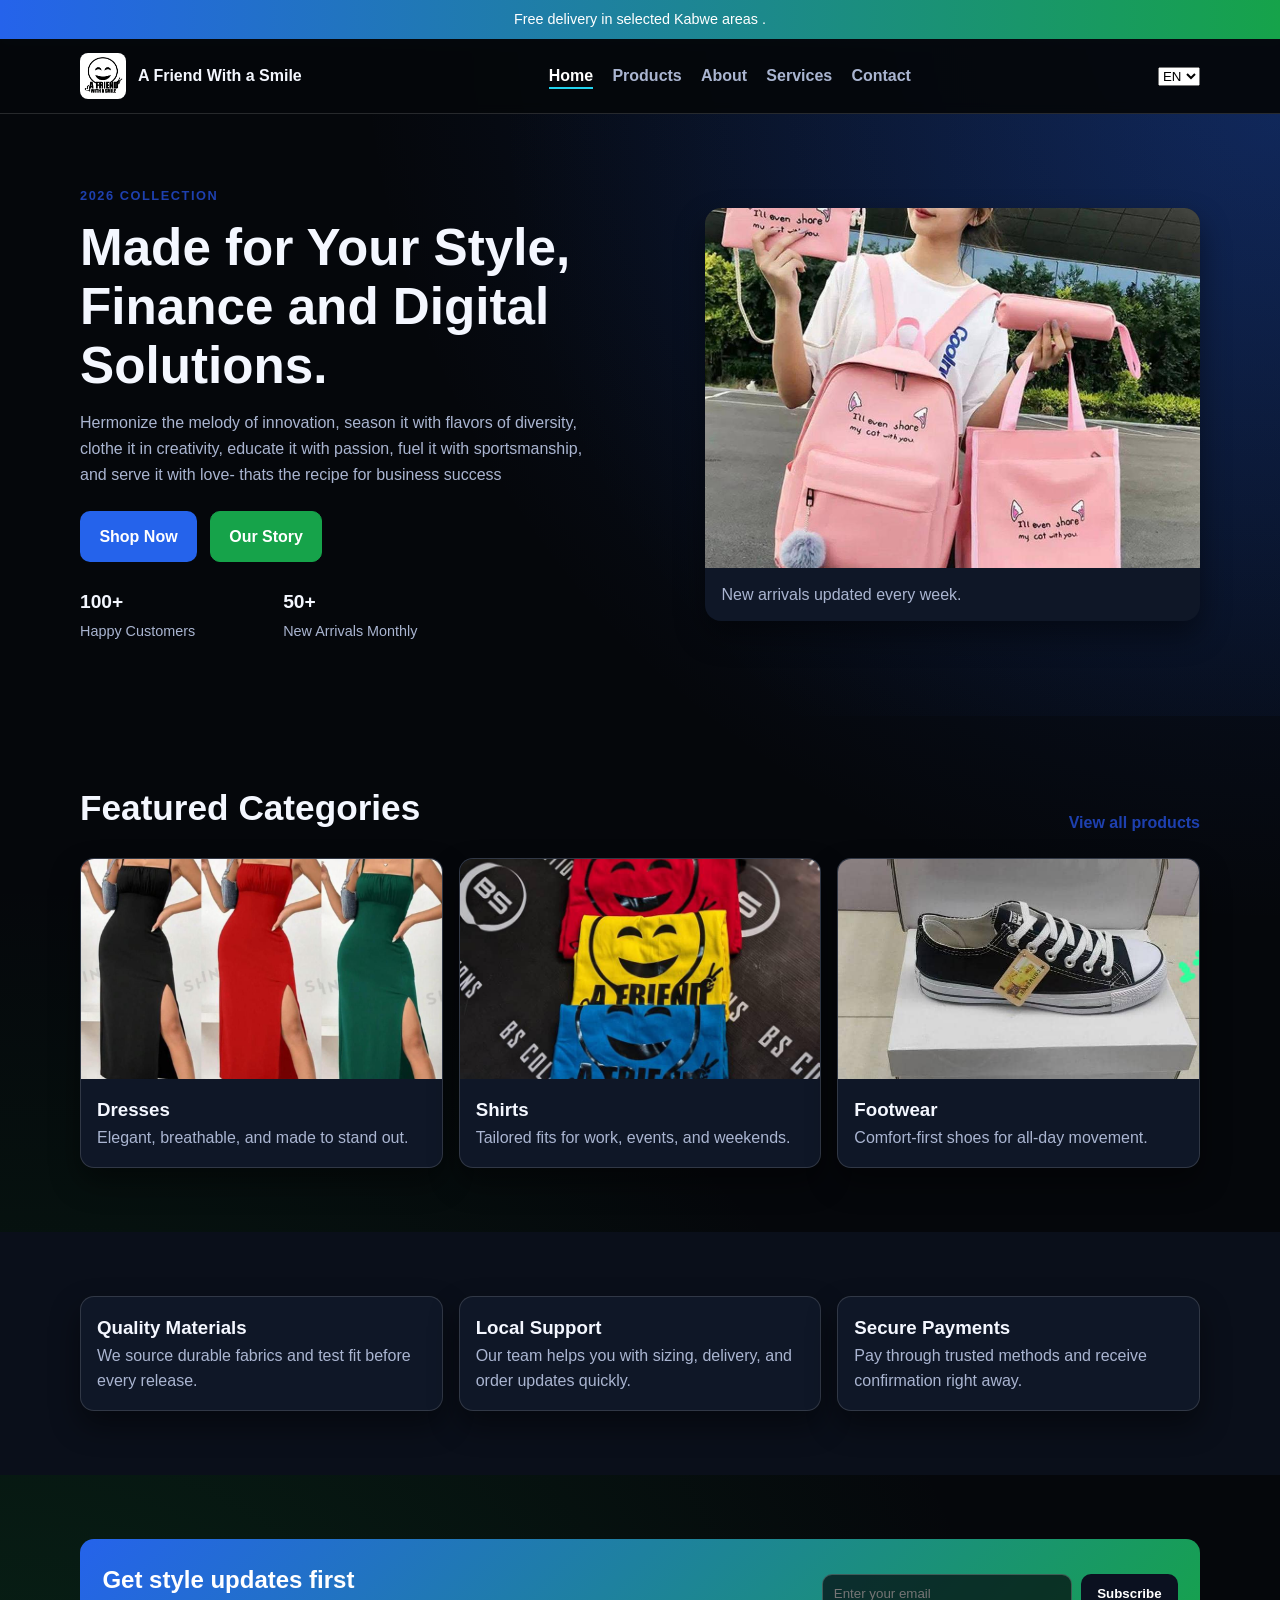
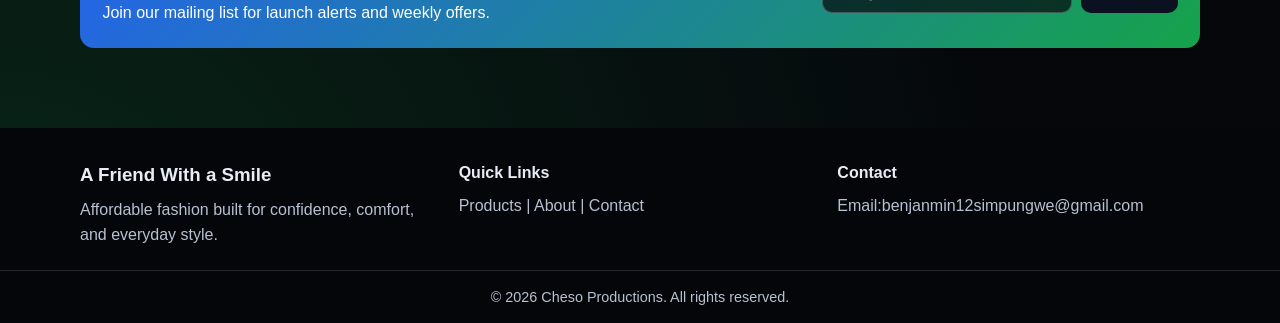
==== commit b58cde38: "changed initials" ====
--- a/index.html
+++ b/index.html
@@ -28,6 +28,7 @@
         <option value="en">EN</option>
         <option value="es">ES</option>
         <option value="fr">FR</option>
+        <option value="gr">GR</option>
       </select>
     </nav>
   </header>
@@ -253,6 +254,45 @@
         subscribe: "S inscrire",
         footerText: "Une mode abordable pour la confiance, le confort et le style quotidien.",
         quickLinks: "Liens rapides"
+      },
+      gr: {
+        pageTitle: "A Friend With a Smiley | Όπου η μόδα συναντά τα οικονομικά και την καινοτομία",
+        metaDescription: "Αγοράστε ποιοτικά βασικά είδη μόδας από το A Friend With a Smile. Κομψά, προσιτά και φτιαγμένα για καθημερινή αυτοπεποίθηση.",
+        announcement: "Δωρεάν παράδοση σε επιλεγμένες περιοχές της Kabwe.",
+        navHome: "Αρχική",
+        navProducts: "Προϊόντα",
+        navAbout: "Σχετικά",
+        navServices: "Υπηρεσίες",
+        navContact: "Επικοινωνία",
+        eyebrow: "ΣΥΛΛΟΓΗ 2026",
+        heroTitle: "Φτιαγμένο για το στυλ σας, τα οικονομικά και τις ψηφιακές λύσεις.",
+        heroText: "Εναρμονίστε τη μελωδία της καινοτομίας, νοστιμέψτε τη με γεύσεις πολυμορφίας, ντύστε τη με δημιουργικότητα, εκπαιδεύστε τη με πάθος, τροφοδοτήστε τη με αθλητικό πνεύμα και σερβίρετέ τη με αγάπη - αυτή είναι η συνταγή της επιχειρηματικής επιτυχίας.",
+        shopNow: "Αγορά τώρα",
+        ourStory: "Η ιστορία μας",
+        statCustomers: "Ευχαριστημένοι πελάτες",
+        statArrivals: "Νέες αφίξεις κάθε μήνα",
+        heroCardText: "Νέες αφίξεις κάθε εβδομάδα.",
+        featuredCategories: "Προτεινόμενες κατηγορίες",
+        viewAllProducts: "Δείτε όλα τα προϊόντα",
+        dresses: "Φορέματα",
+        dressesText: "Κομψά, αέρινα και φτιαγμένα να ξεχωρίζουν.",
+        shirts: "Πουκάμισα",
+        shirtsText: "Εφαρμοστή γραμμή για δουλειά, εκδηλώσεις και Σαββατοκύριακο.",
+        footwear: "Υποδήματα",
+        footwearText: "Η άνεση πρώτα για κίνηση όλη μέρα.",
+        qualityMaterials: "Ποιοτικά υλικά",
+        qualityMaterialsText: "Επιλέγουμε ανθεκτικά υφάσματα και ελέγχουμε την εφαρμογή πριν από κάθε κυκλοφορία.",
+        localSupport: "Τοπική υποστήριξη",
+        localSupportText: "Η ομάδα μας βοηθά γρήγορα με μεγέθη, παράδοση και ενημερώσεις παραγγελιών.",
+        securePayments: "Ασφαλείς πληρωμές",
+        securePaymentsText: "Πληρώστε με αξιόπιστες μεθόδους και λάβετε επιβεβαίωση άμεσα.",
+        newsletterTitle: "Λάβετε πρώτοι ενημερώσεις στυλ",
+        newsletterText: "Γραφτείτε στη λίστα μας για ενημερώσεις λανσαρίσματος και εβδομαδιαίες προσφορές.",
+        emailAddress: "Διεύθυνση email",
+        emailPlaceholder: "Γράψτε το email σας",
+        subscribe: "Εγγραφή",
+        footerText: "Προσιτή μόδα για αυτοπεποίθηση, άνεση και καθημερινό στυλ.",
+        quickLinks: "Γρήγοροι σύνδεσμοι"
       }
     };
 
